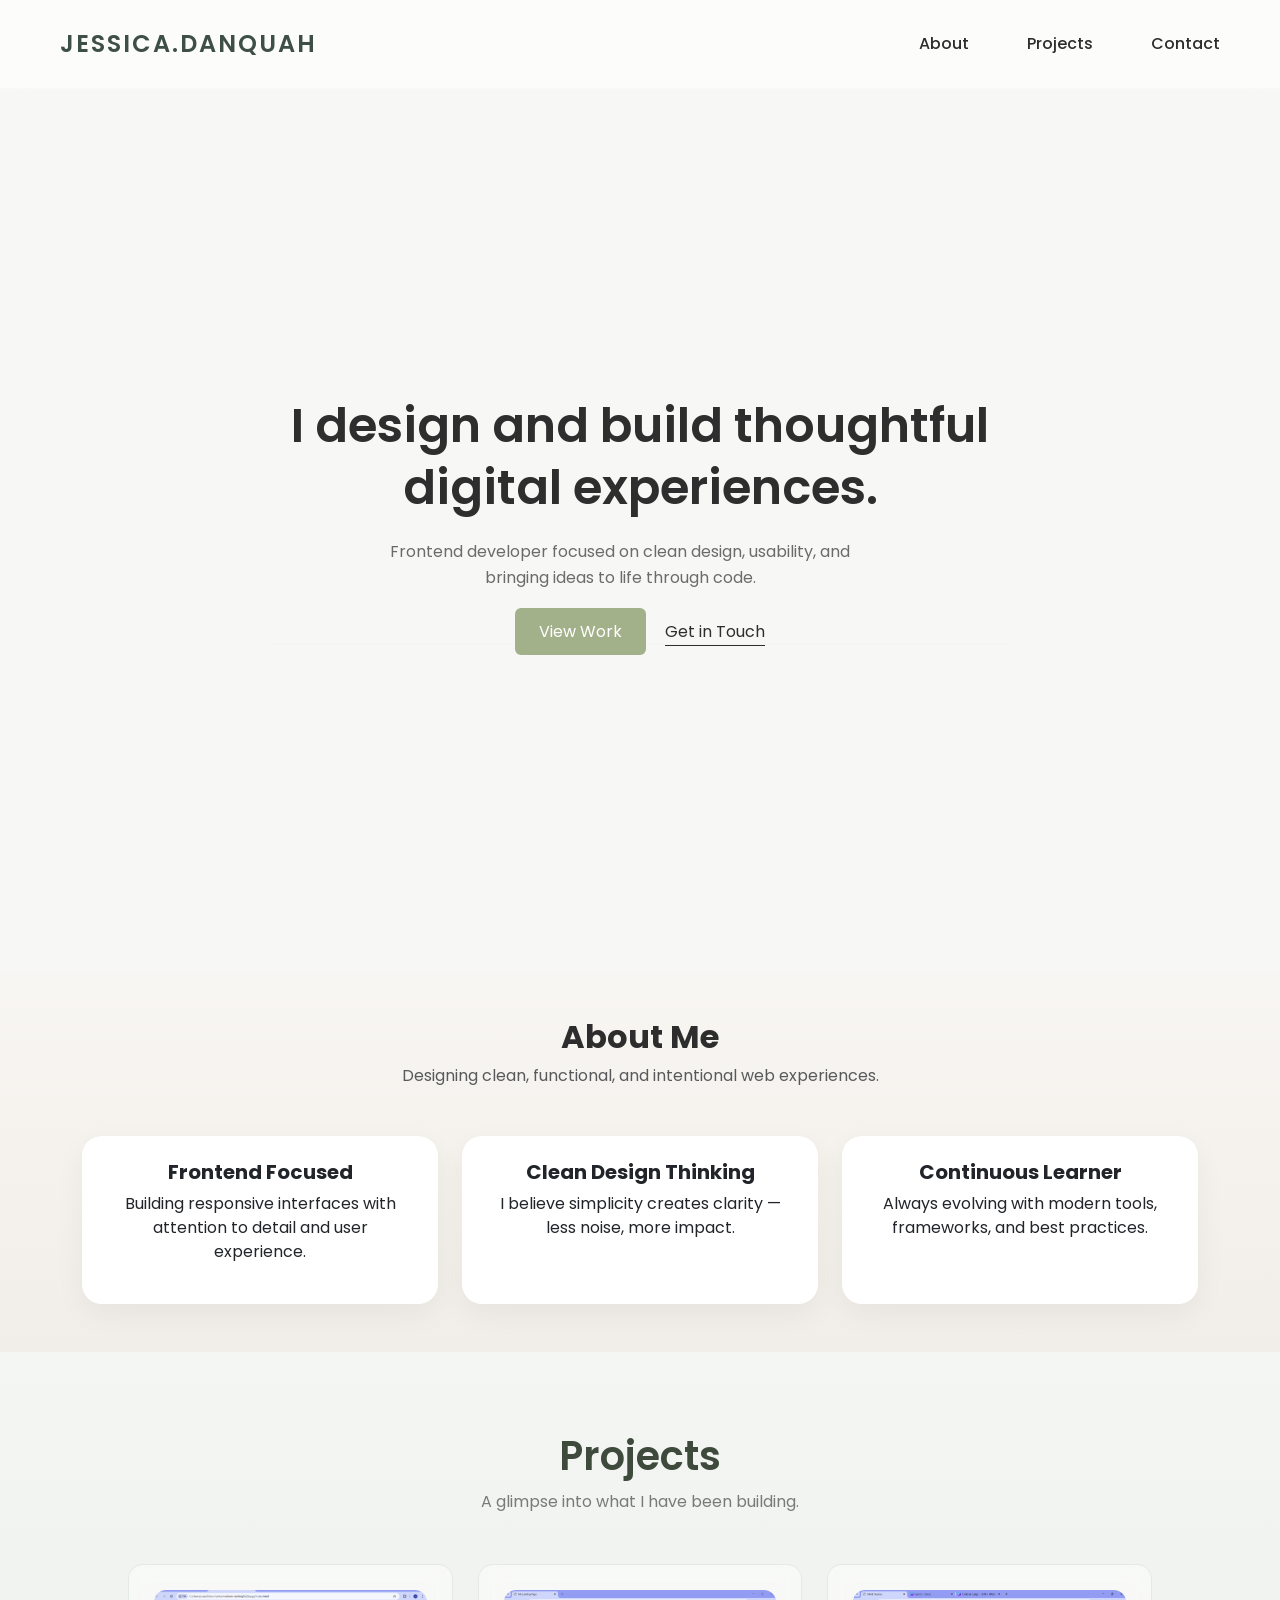
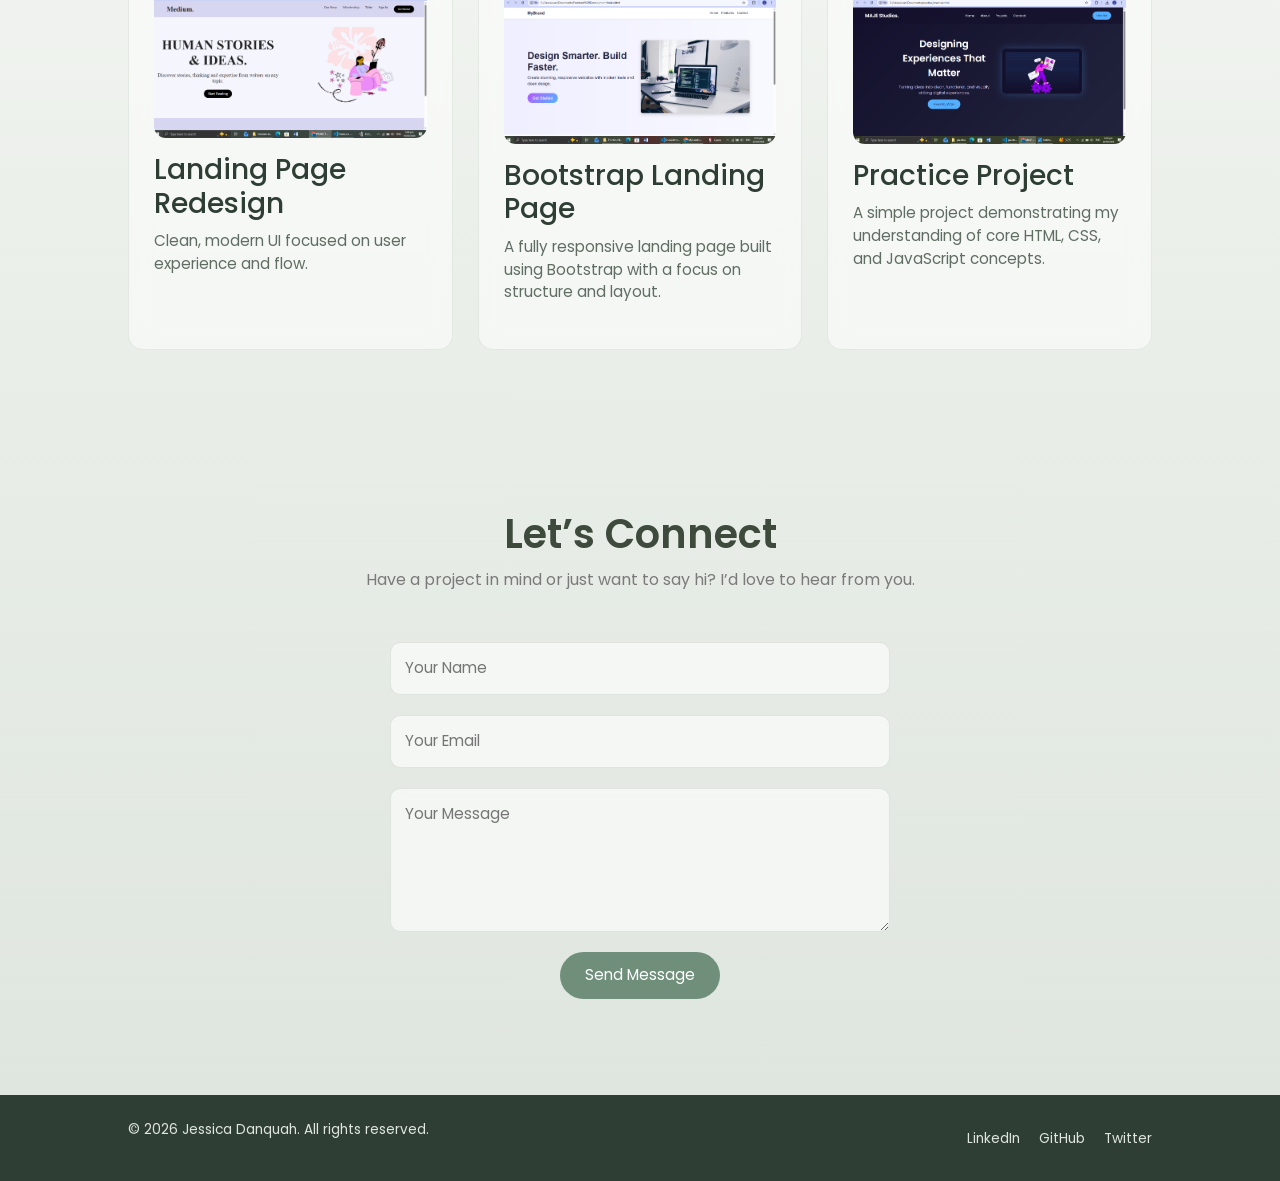
==== index.html @ e69bd6de "Initial commit" ====
<!DOCTYPE html>
<html lang="en">
<head>
  <meta charset="UTF-8">
  <meta name="viewport" content="width=device-width, initial-scale=1.0">
  <title>Portfolio</title>

  <!-- Google Font -->
  <link href="https://fonts.googleapis.com/css2?family=Poppins:wght@300;500;600&display=swap" rel="stylesheet">

<!--Bootsrap-->
  <link href="https://cdn.jsdelivr.net/npm/bootstrap@5.3.3/dist/css/bootstrap.min.css" rel="stylesheet">

  <!-- CSS -->
  <link rel="stylesheet" href="style.css">
</head>

<body>

<!-- NAVBAR -->
<nav class="navbar">
  <div class="nav-container">

    <div class="logo">
      JESSICA.DANQUAH
    </div>

    <div class="nav-links">
     <a href="about.html">About</a>
      <a href="#projects">Projects</a>
      <a href="#contact">Contact</a>
    </div>

  </div>
</nav>


<section class="hero">
  <div class="hero-container">

    <h1>
      I design and build thoughtful
      digital experiences.
    </h1>

    <p>
      Frontend developer focused on clean design, usability, and bringing ideas to life through code.
    </p>

    <div class="hero-buttons">
      <a href="#projects" class="btn-primary">View Work</a>
      <a href="#contact" class="btn-secondary">Get in Touch</a>
    </div>

  </div>
</section>


<section class="about-section py-5">
  <div class="container">

    <div class="text-center mb-5">
      <h2 class="fw-bold">About Me</h2>
      <p class="text-muted">Designing clean, functional, and intentional web experiences.</p>
    </div>

    <div class="row g-4">

      <!-- Card 1 -->
      <div class="col-md-4">
        <div class="card about-card h-100 text-center p-4">
          <h5 class="fw-bold">Frontend Focused</h5>
          <p>Building responsive interfaces with attention to detail and user experience.</p>
        </div>
      </div>

      <!-- Card 2 -->
      <div class="col-md-4">
        <div class="card about-card h-100 text-center p-4">
          <h5 class="fw-bold">Clean Design Thinking</h5>
          <p>I believe simplicity creates clarity — less noise, more impact.</p>
        </div>
      </div>

      <!-- Card 3 -->
      <div class="col-md-4">
        <div class="card about-card h-100 text-center p-4">
          <h5 class="fw-bold">Continuous Learner</h5>
          <p>Always evolving with modern tools, frameworks, and best practices.</p>
        </div>
      </div>

    </div>
  </div>
</section>

<section class="projects" id="projects">
  <div class="projects-container">
    <h2 class="section-title">Projects</h2>
    <p class="section-subtitle">A glimpse into what I have been building.</p>

    <div class="projects-grid">

      <!-- PROJECT 1 -->
      <div class="project-card">
        <div class="project-image">
          <img src="images\Screenshot 2026-03-19 170113.png" alt="Landing Page Redesign">
          <div class="overlay">
            <a href="#" class="overlay-btn">View Project</a>
          </div>
        </div>
        <div class="project-content">
          <h3>Landing Page Redesign</h3>
          <p>Clean, modern UI focused on user experience and flow.</p>
        </div>
      </div>

      <!-- PROJECT 2 -->
      <div class="project-card">
        <div class="project-image">
          <img src="images\Screenshot (2).png" alt="JavaScript Calculator">
          <div class="overlay">
            <a href="#" class="overlay-btn">View Project</a>
          </div>
        </div>
        <div class="project-content">
          <h3>Bootstrap Landing Page</h3>
          <p> A fully responsive landing page built using Bootstrap with a focus on structure and layout.</p>
        </div>
      </div>

      <!-- PROJECT 3 -->
      <div class="project-card">
        <div class="project-image">
          <img src="images\Screenshot (1).png" alt="Portfolio Website">
          <div class="overlay">
            <a href="#" class="overlay-btn">View Project</a>
          </div>
        </div>
        <div class="project-content">
          <h3>Practice Project</h3>
          <p>
            A simple project demonstrating my understanding of core HTML, CSS, and JavaScript concepts.
          </p>
        </div>
      </div>
    </div>
  </div>
</section>

<!-- CONTACT SECTION -->
<section class="contact" id="contact">
  <div class="contact-container">
    <h2 class="section-title">Let’s Connect</h2>
    <p class="section-subtitle">
      Have a project in mind or just want to say hi? I’d love to hear from you.
    </p>

    <form class="contact-form">
      <div class="input-group">
        <input type="text" placeholder="Your Name" required>
      </div>

      <div class="input-group">
        <input type="email" placeholder="Your Email" required>
      </div>

      <div class="input-group">
        <textarea rows="5" placeholder="Your Message" required></textarea>
      </div>

      <button type="submit" class="contact-btn">Send Message</button>
      <p class="form-message"></p>
    </form>
  </div>
</section>

<!-- FOOTER -->
<footer class="footer">
  <div class="footer-container">
    <p>© 2026 Jessica Danquah. All rights reserved.</p>

    <div class="socials">
      <a href="#">LinkedIn</a>
      <a href="#">GitHub</a>
      <a href="#">Twitter</a>
    </div>
  </div>
</footer>
<script src="script.js"></script>
</body>
---- style.css ----
/* RESET */
* {
  margin: 0;
  padding: 0;
  box-sizing: border-box;
}

/* BODY */
body {
  font-family: 'Poppins', sans-serif;
  background: #F7F7F5;
  color: #2E2E2E;
  padding-top: 70px;
}

/* NAVBAR */
.navbar {
  position: fixed;
  top: 0;
  left: 0;
  width: 100%;
  z-index: 1000;

  background: rgba(255, 255, 255, 0.6); 
  backdrop-filter: blur(14px);
  -webkit-backdrop-filter: blur(12px);

  border-bottom: 1px solid rgba(240, 204, 235, 0.1);
}

/* CONTAINER */
.nav-container {
  display: flex;
  justify-content: space-between;
  align-items: center;
  width: 100%;

  padding: 18px 60px;
}

.nav-links {
  margin-left: auto;
  display: flex;
  gap: 28px;
}

/* LOGO */
.logo {
  font-weight: 600;
  letter-spacing: 2px;

  color: #3e4f45;
  font-size: 1.5rem;
}

/* LINKS */
.nav-links a {
  margin-left: 30px;
  text-decoration: none;

  color: #2d2d2d;
  font-weight: 500;

  position: relative;
  transition: all 0.3s ease;
  
}

/* SUBTLE HOVER */
.nav-links a::after {
  content: "";
  position: absolute;
  left: 0;
  bottom: -5px;

  width: 0%;
  height: 2px;

  background: #6f8f7a; 

  transition: width 0.3s ease;
}

.nav-links a:hover::after {
  width: 100%;
}


/* HERO SECTION */
.hero {
  height: 100vh;
  display: flex;
  align-items: center;
  justify-content: center; 
  text-align: center;
  position: relative;
}


/* CONTAINER */
.hero-container {
  max-width: 1000px;
  padding: 0 20px;
  border-bottom: 1px solid rgba(240, 204, 235, 0.1);
}
/* HEADLINE */
.hero h1 {
  font-size: 3rem;
  font-weight: 600;
  line-height: 1.3;
  max-width: 700px;
}

/* SUBTEXT */
.hero p {
  margin-top: 20px;
  max-width: 500px;
  color: #6b6b6b;
  line-height: 1.6;
  text-align: center;
  margin-left: 80px;  
}

/* BUTTONS */
.hero-buttons {
  margin-top: 30px;
}

/* PRIMARY BUTTON */
.btn-primary {
  background: #A3B18A;
  color: white;
  padding: 12px 24px;
  text-decoration: none;
  border-radius: 6px;
  margin-right: 15px;
  transition: 0.3s;
}

.btn-primary:hover {
  background: #8f9f78;
}

/* SECONDARY BUTTON */
.btn-secondary {
  color: #2E2E2E;
  text-decoration: none;
  border-bottom: 1px solid #2E2E2E;
  padding-bottom: 2px;
}

.about-section {
  background: rgba(250, 253, 255, 0.6);
}

.about-section h2 {
  color: #2d2d2d;
}

.about-card {
  border: none;
  border-radius: 18px;

  background: rgba(111, 143, 122, 0.08); /* muted green tint */
  backdrop-filter: blur(10px);

  box-shadow: 0 10px 30px rgba(0,0,0,0.05);

  transition: all 0.3s ease;
}

.about-card:hover {
  transform: translateY(-8px);

  background: rgba(111, 143, 122, 0.15);
  box-shadow: 0 15px 40px rgba(111, 143, 122, 0.18);
}

html {
  scroll-behavior: smooth;
}

.projects {
  padding: 80px 10%;
  background: linear-gradient(to bottom, #f4f6f3, #e8ede7);
}

.section-title {
  font-size: 2.5rem;
  text-align: center;
  color: #2f3e34;
  margin-bottom: 10px;
}

.section-subtitle {
  text-align: center;
  color: #6b7a70;
  margin-bottom: 50px;
}

/* GRID */
.projects-grid {
  display: grid;
  grid-template-columns: repeat(auto-fit, minmax(250px, 1fr));
  gap: 25px;
}

/* CARD */
.project-card {
  background: rgba(255, 255, 255, 0.5);
  backdrop-filter: blur(10px);
  border-radius: 15px;
  padding: 25px;
  transition: 0.3s ease;
  border: 1px solid rgba(200, 210, 200, 0.4);
}

.project-card h3 {
  color: #2f3e34;
  margin-bottom: 10px;
}

.project-card p {
  color: #5f6d63;
  font-size: 0.95rem;
  margin-bottom: 20px;
}

/* HOVER EFFECT */
.project-card:hover {
  transform: translateY(-8px);
  box-shadow: 0 10px 25px rgba(0,0,0,0.08);
}

/* BUTTON */
.project-btn {
  text-decoration: none;
  padding: 10px 18px;
  border-radius: 25px;
  background: #6f8f7b;
  color: white;
  font-size: 0.9rem;
  transition: 0.3s;
}

.project-btn:hover {
  background: #5c7868;
}

/* IMAGE CONTAINER */
.project-image {
  position: relative;
  overflow: hidden;
  border-radius: 12px;
}

.project-image img {
  width: 100%;
  display: block;
  transition: transform 0.4s ease;
}

/* OVERLAY */
.overlay {
  position: absolute;
  top: 0;
  left: 0;
  width: 100%;
  height: 100%;
  background: rgba(47, 62, 52, 0.6);
  display: flex;
  align-items: center;
  justify-content: center;
  opacity: 0;
  transition: 0.3s ease;
  backdrop-filter: blur(4px);
}

/* BUTTON IN OVERLAY */
.overlay-btn {
  text-decoration: none;
  padding: 10px 20px;
  background: #6f8f7b;
  color: white;
  border-radius: 25px;
  font-size: 0.9rem;
  transform: translateY(20px);
  transition: 0.3s ease;
}

/* HOVER EFFECTS */
.project-card:hover img {
  transform: scale(1.1);
}

.project-card:hover .overlay {
  opacity: 1;
}

.project-card:hover .overlay-btn {
  transform: translateY(0);
}

/* CONTENT SPACING */
.project-content {
  margin-top: 15px;
}

/* CONTACT SECTION */
.contact {
  padding: 80px 10%;
  background: linear-gradient(to bottom, #e8ede7, #dfe6df);
  text-align: center;
}

.contact-form {
  max-width: 500px;
  margin: 40px auto 0;
}

.input-group {
  margin-bottom: 20px;
}

/* INPUTS */
.input-group input,
.input-group textarea {
  width: 100%;
  padding: 14px;
  border-radius: 10px;
  border: 1px solid rgba(200, 210, 200, 0.5);
  background: rgba(255, 255, 255, 0.6);
  backdrop-filter: blur(6px);
  font-size: 0.95rem;
  outline: none;
  transition: 0.3s ease;
}

.input-group input:focus,
.input-group textarea:focus {
  border-color: #6f8f7b;
  box-shadow: 0 0 0 2px rgba(111, 143, 123, 0.2);
}

/* BUTTON */
.contact-btn {
  padding: 12px 25px;
  border: none;
  border-radius: 25px;
  background: #6f8f7b;
  color: white;
  font-size: 0.95rem;
  cursor: pointer;
  transition: 0.3s ease;
}

.contact-btn:hover {
  background: #5c7868;
}

/* FOOTER */
.footer {
  padding: 25px 10%;
  background: #2f3e34;
  color: #dfe6df;
}

.footer-container {
  display: flex;
  justify-content: space-between;
  align-items: center;
  flex-wrap: wrap;
}

.footer p {
  font-size: 0.85rem;
}

/* SOCIAL LINKS */
.socials a {
  margin-left: 15px;
  text-decoration: none;
  color: #dfe6df;
  font-size: 0.85rem;
  transition: 0.3s;
}

.socials a:hover {
  color: #a8c1b3;
}

.form-message {
  margin-top: 15px;
  font-size: 0.9rem;
}

.about-section {
  background: linear-gradient(to bottom, #f8f6f2, #f1eee9);
}

.section-title {
  font-size: 2.5rem;
  font-weight: 600;
  color: #3e4b3c;
}

.section-subtitle {
  color: #7a7a7a;
}

/* Cards */
.about-card {
  border: none;
  border-radius: 20px;
  background: #ffffff;
  transition: 0.3s ease;
}

.about-card:hover {
  transform: translateY(-8px);
  box-shadow: 0 10px 25px rgba(0,0,0,0.08);
}

/* Icons */
.about-icon {
  font-size: 2rem;
  color: #6f8f72;
  margin-bottom: 15px;
}

/* Skills */
.skill-badge {
  display: inline-block;
  padding: 10px 20px;
  border-radius: 25px;
  background: #6f8f72;
  color: white;
  font-size: 0.9rem;
  transition: 0.3s;
}

.skill-badge:hover {
  background: #5c7a60;
}

.skills-wrapper {
  max-width: 600px;
}

/* Outer bar */
.progress {
  height: 22px;
  border-radius: 30px;
  background-color: #e8e8e8;
  overflow: hidden;
}

/* Filled part */
.progress-bar {
  background-color: #6f8f72;
  border-radius: 30px;
  font-weight: 600;
  display: flex;
  align-items: center;
  justify-content: flex-end;
  padding-right: 12px;
  font-size: 0.85rem;
}

.who-am-i {
  max-width: 800px;
  margin: 0 auto;      /* centers horizontally */
  text-align: center;  /* centers text */
  padding: 40px 20px;
  align-items: center;
}
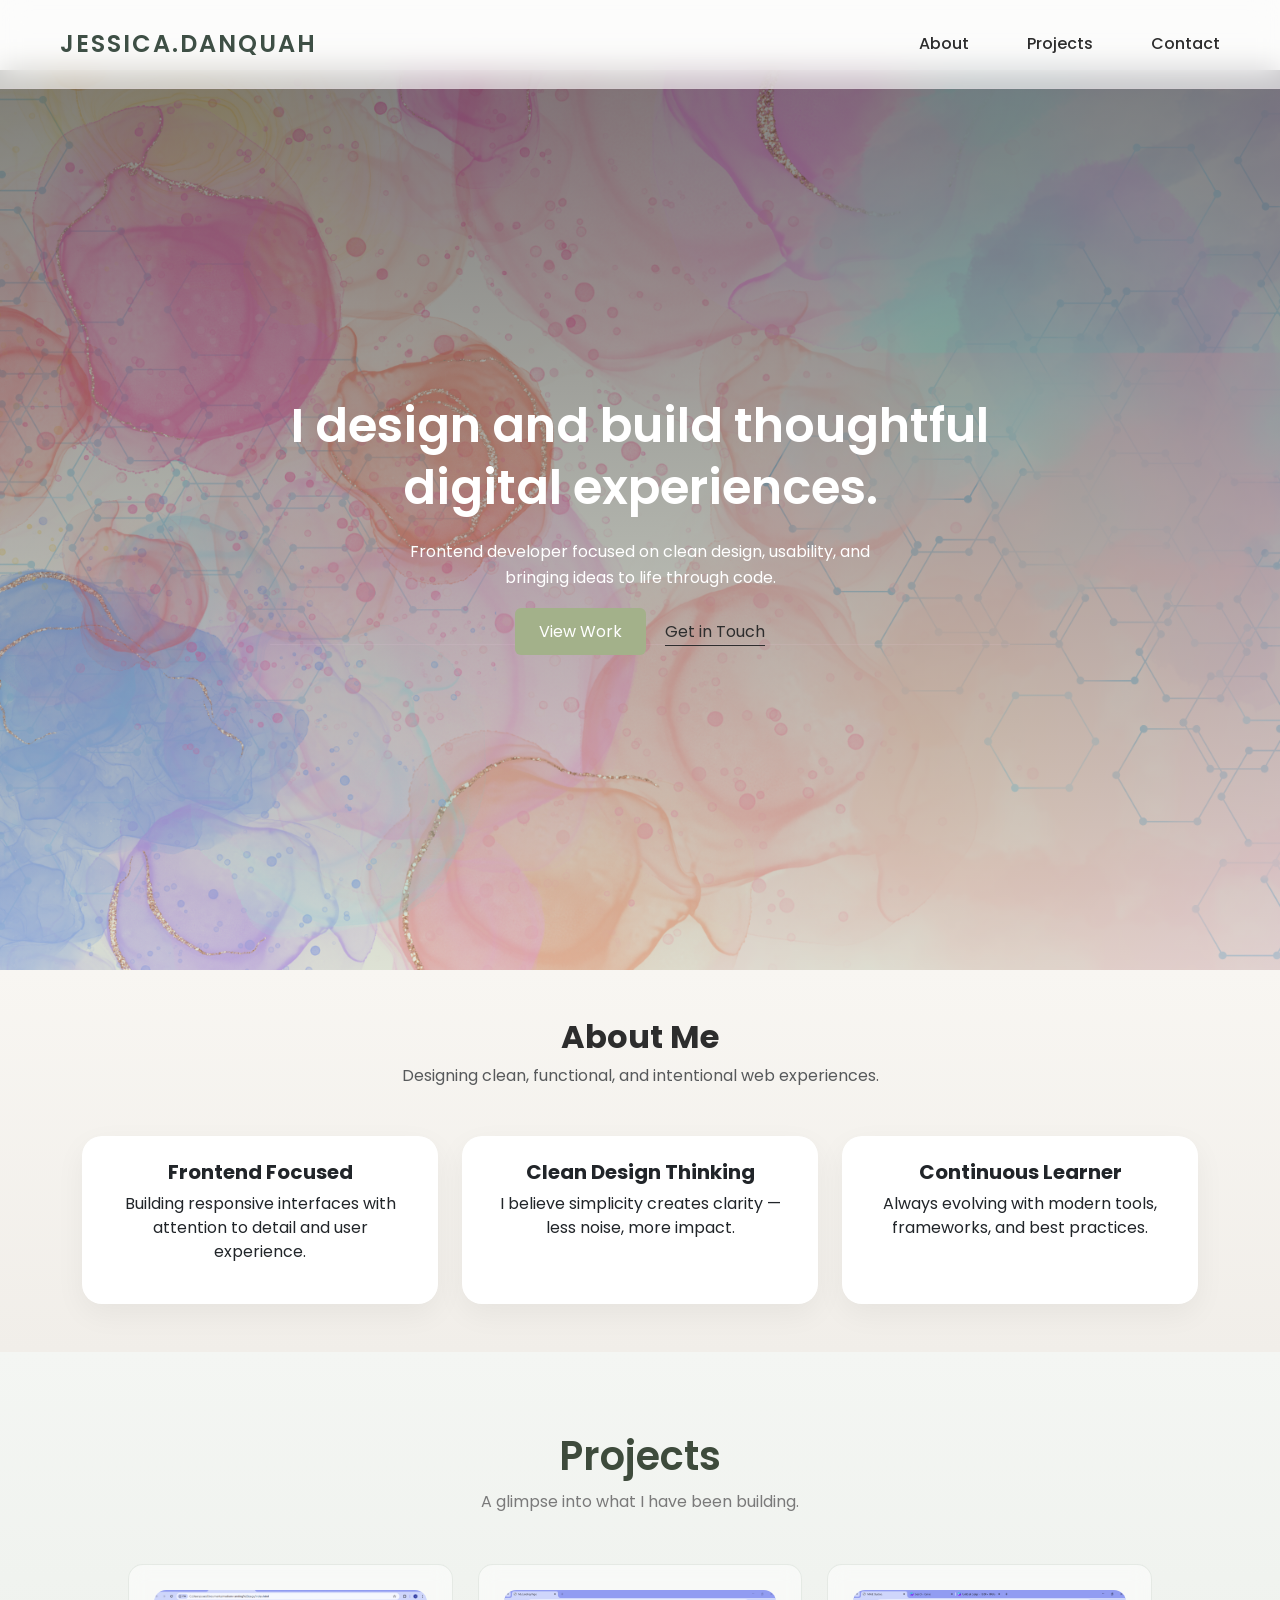
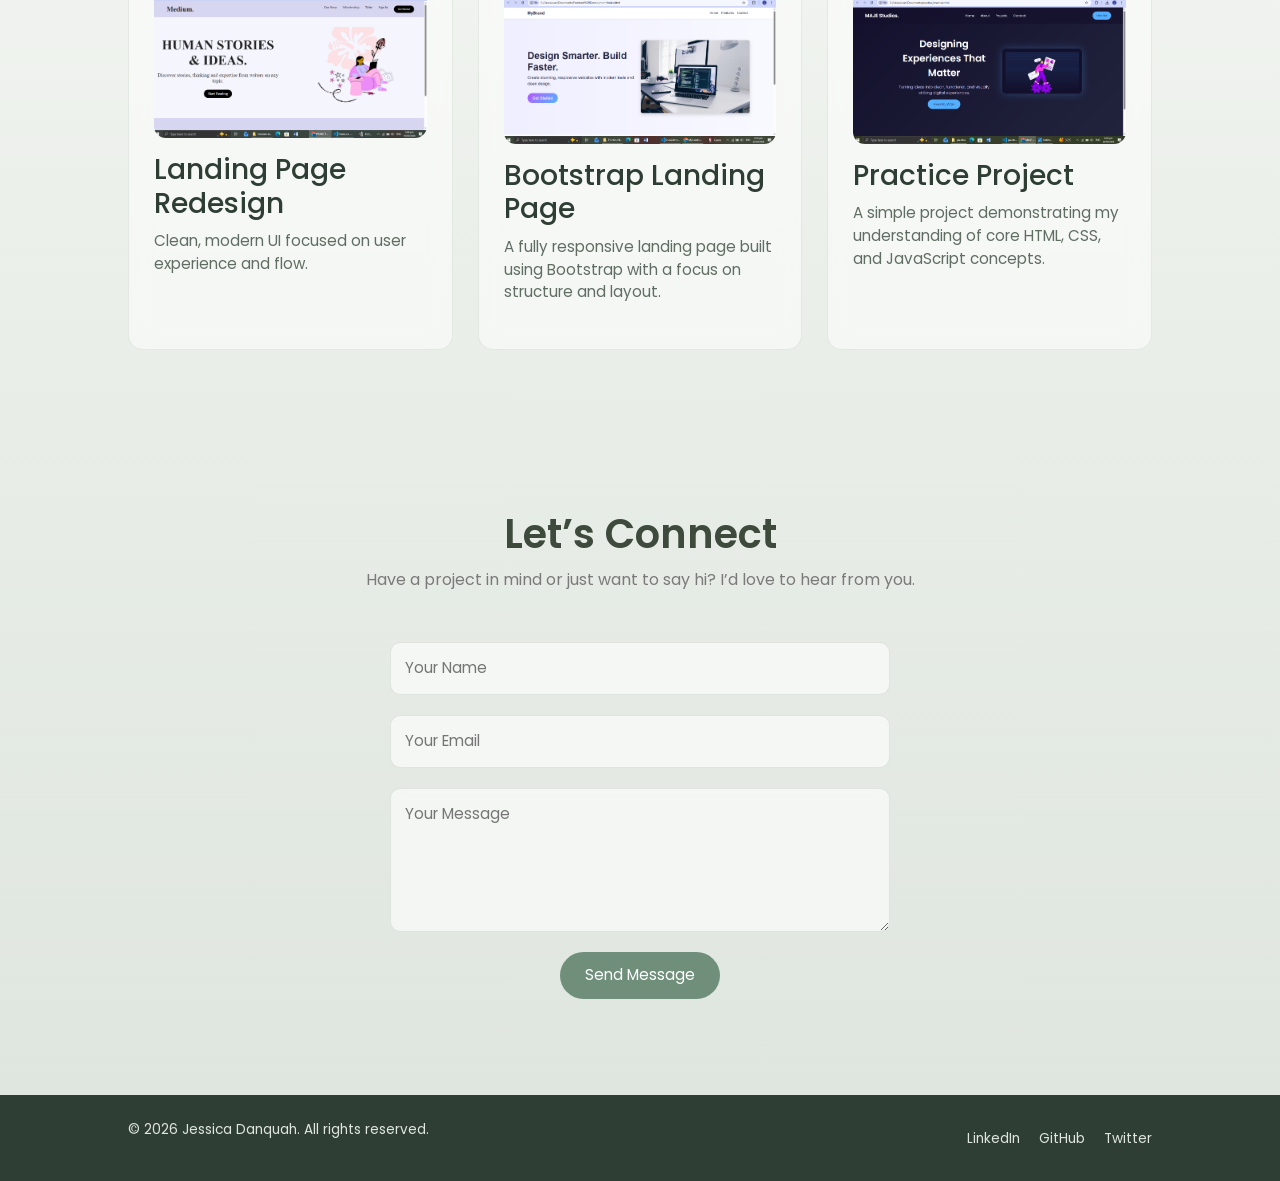
==== commit 2908a087: "updates" ====
--- a/index.html
+++ b/index.html
@@ -27,8 +27,8 @@
 
     <div class="nav-links">
      <a href="about.html">About</a>
-      <a href="#projects">Projects</a>
-      <a href="#contact">Contact</a>
+      <a href="projects.html">Projects</a>
+      <a href="contact.html">Contact</a>
     </div>
 
   </div>
--- a/style.css
+++ b/style.css
@@ -94,8 +94,16 @@
   justify-content: center; 
   text-align: center;
   position: relative;
-}
-
+
+  background: 
+  linear-gradient(rgba(46, 46, 46, 0.6), rgba(163, 177, 138, 0.3)),
+  url("images/hero-bg.png");
+  
+  background-size: cover;
+  background-position: center;
+  background-repeat: no-repeat;
+  color: white;
+}
 
 /* CONTAINER */
 .hero-container {
@@ -109,16 +117,16 @@
   font-weight: 600;
   line-height: 1.3;
   max-width: 700px;
+  color: #ffffff;
 }
 
 /* SUBTEXT */
 .hero p {
-  margin-top: 20px;
+  margin: 20px auto 0;
   max-width: 500px;
-  color: #6b6b6b;
+  color: white;
   line-height: 1.6;
-  text-align: center;
-  margin-left: 80px;  
+ 
 }
 
 /* BUTTONS */
@@ -161,7 +169,7 @@
   border: none;
   border-radius: 18px;
 
-  background: rgba(111, 143, 122, 0.08); /* muted green tint */
+  background: rgba(111, 143, 122, 0.08); 
   backdrop-filter: blur(10px);
 
   box-shadow: 0 10px 30px rgba(0,0,0,0.05);
@@ -455,7 +463,6 @@
   overflow: hidden;
 }
 
-/* Filled part */
 .progress-bar {
   background-color: #6f8f72;
   border-radius: 30px;
@@ -467,10 +474,26 @@
   font-size: 0.85rem;
 }
 
-.who-am-i {
-  max-width: 800px;
-  margin: 0 auto;      /* centers horizontally */
-  text-align: center;  /* centers text */
-  padding: 40px 20px;
-  align-items: center;
-}+.about-img {
+  max-width: 500px;
+  border-radius: 20px;
+  position: relative;
+  z-index: 1;
+}
+
+.about-img::after {
+  content: "";
+  position: absolute;
+  inset: 0;
+  border-radius: 20px;
+  z-index: -1;
+}
+
+.about-img {
+  box-shadow: 0 0 35px rgba(111, 143, 114, 0.45);
+}
+
+.about-img:hover {
+  transform: scale(1.03);
+  box-shadow: 0 0 55px rgba(111, 143, 114, 0.65);
+}
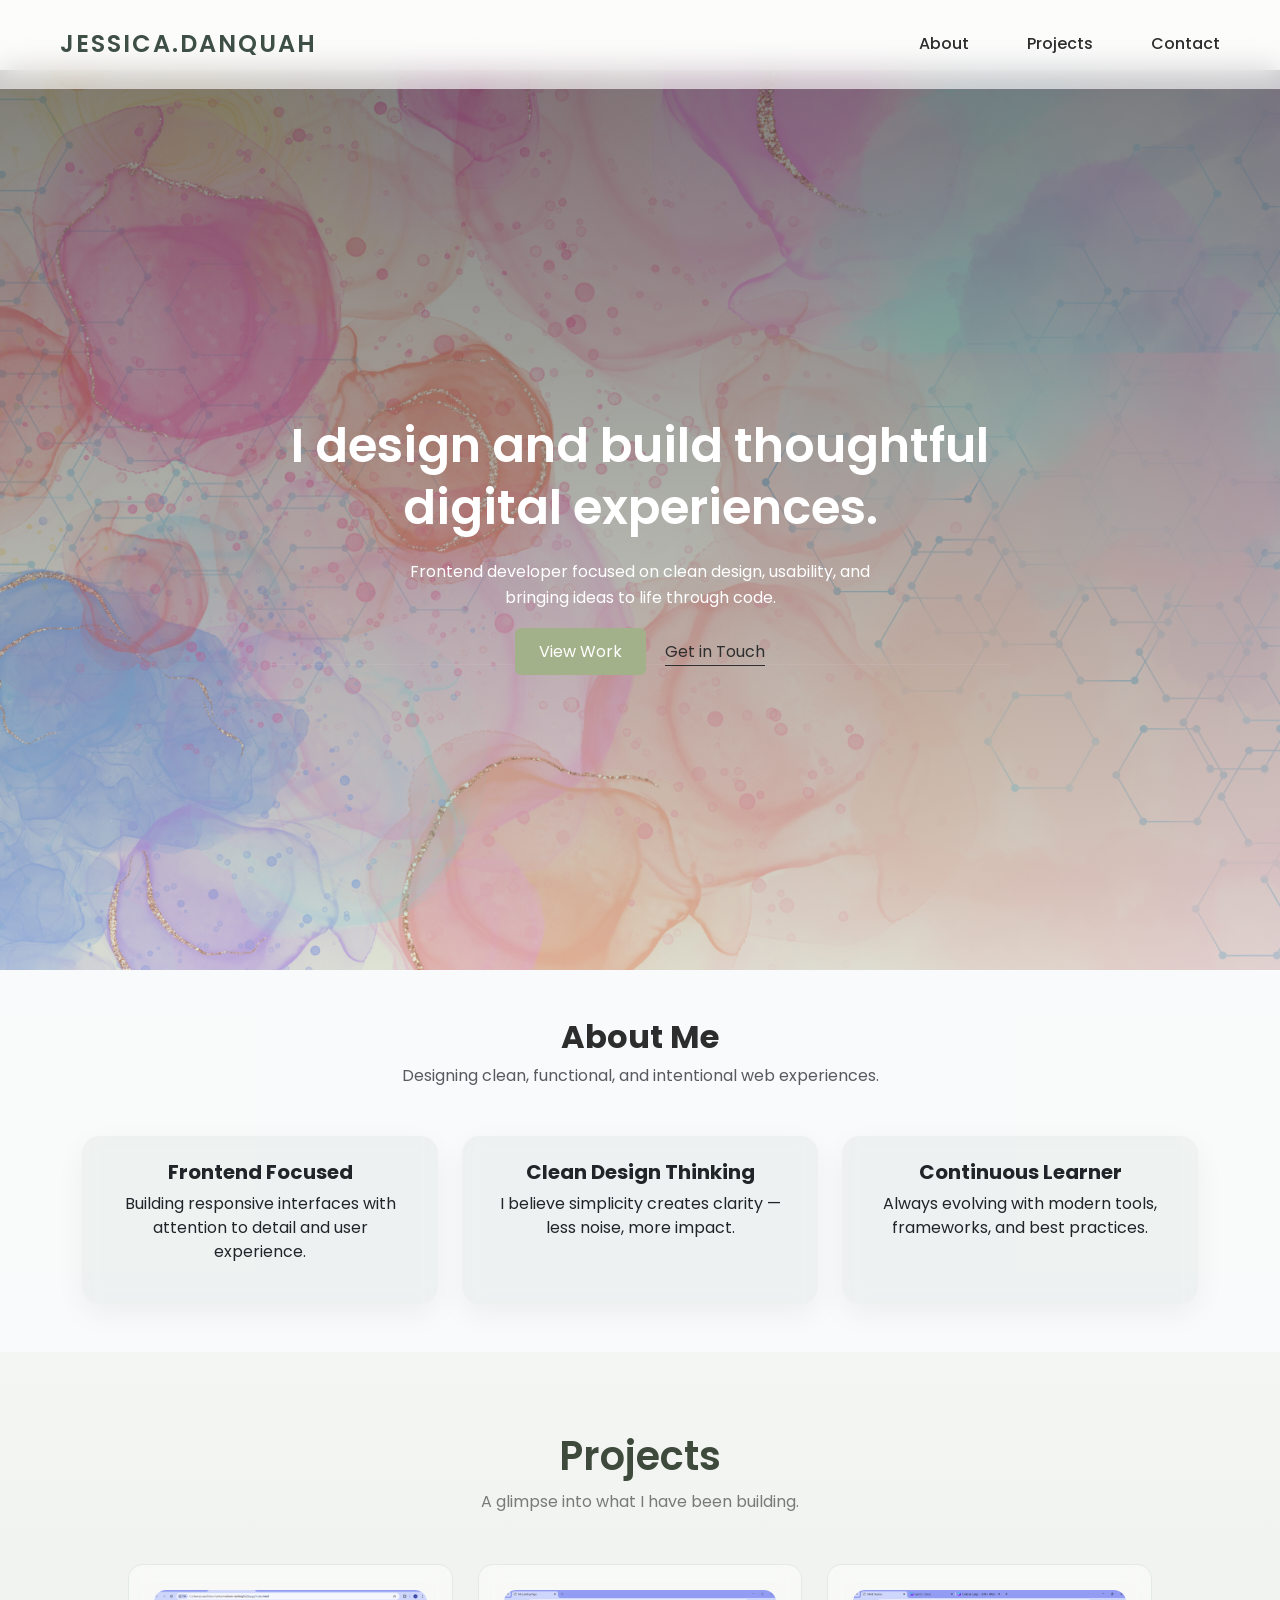
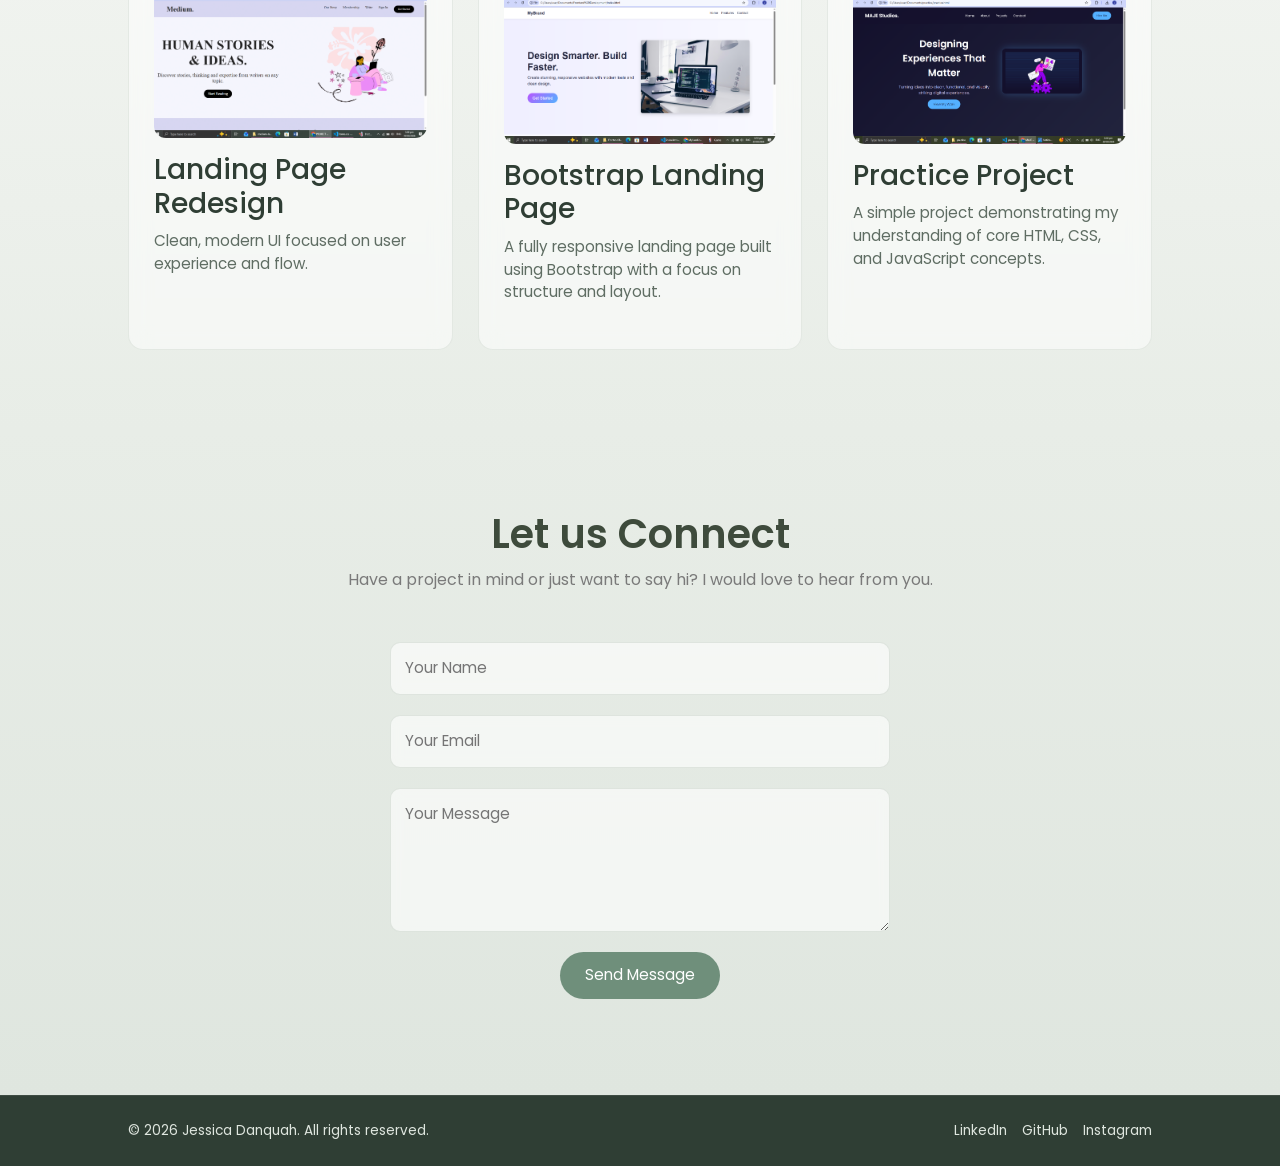
==== commit 6505158f: "updates" ====
--- a/index.html
+++ b/index.html
@@ -25,6 +25,10 @@
       JESSICA.DANQUAH
     </div>
 
+     <div class="menu-toggle" id="menu-toggle">
+      ☰
+    </div>
+
     <div class="nav-links">
      <a href="about.html">About</a>
       <a href="projects.html">Projects</a>
@@ -48,15 +52,15 @@
     </p>
 
     <div class="hero-buttons">
-      <a href="#projects" class="btn-primary">View Work</a>
-      <a href="#contact" class="btn-secondary">Get in Touch</a>
+      <a href="projects.html" class="btn-primary">View Work</a>
+      <a href="contact.html" class="btn-secondary">Get in Touch</a>
     </div>
 
   </div>
 </section>
 
 
-<section class="about-section py-5">
+<section class="about-Section py-5">
   <div class="container">
 
     <div class="text-center mb-5">
@@ -68,7 +72,7 @@
 
       <!-- Card 1 -->
       <div class="col-md-4">
-        <div class="card about-card h-100 text-center p-4">
+        <div class="card about-Card h-100 text-center p-4">
           <h5 class="fw-bold">Frontend Focused</h5>
           <p>Building responsive interfaces with attention to detail and user experience.</p>
         </div>
@@ -76,7 +80,7 @@
 
       <!-- Card 2 -->
       <div class="col-md-4">
-        <div class="card about-card h-100 text-center p-4">
+        <div class="card about-Card h-100 text-center p-4">
           <h5 class="fw-bold">Clean Design Thinking</h5>
           <p>I believe simplicity creates clarity — less noise, more impact.</p>
         </div>
@@ -84,7 +88,7 @@
 
       <!-- Card 3 -->
       <div class="col-md-4">
-        <div class="card about-card h-100 text-center p-4">
+        <div class="card about-Card h-100 text-center p-4">
           <h5 class="fw-bold">Continuous Learner</h5>
           <p>Always evolving with modern tools, frameworks, and best practices.</p>
         </div>
@@ -106,7 +110,7 @@
         <div class="project-image">
           <img src="images\Screenshot 2026-03-19 170113.png" alt="Landing Page Redesign">
           <div class="overlay">
-            <a href="#" class="overlay-btn">View Project</a>
+            <a href="projects.html" class="overlay-btn">View Project</a>
           </div>
         </div>
         <div class="project-content">
@@ -120,7 +124,7 @@
         <div class="project-image">
           <img src="images\Screenshot (2).png" alt="JavaScript Calculator">
           <div class="overlay">
-            <a href="#" class="overlay-btn">View Project</a>
+            <a href="projects.html" class="overlay-btn">View Project</a>
           </div>
         </div>
         <div class="project-content">
@@ -134,7 +138,7 @@
         <div class="project-image">
           <img src="images\Screenshot (1).png" alt="Portfolio Website">
           <div class="overlay">
-            <a href="#" class="overlay-btn">View Project</a>
+            <a href="projects.html" class="overlay-btn">View Project</a>
           </div>
         </div>
         <div class="project-content">
@@ -151,9 +155,9 @@
 <!-- CONTACT SECTION -->
 <section class="contact" id="contact">
   <div class="contact-container">
-    <h2 class="section-title">Let’s Connect</h2>
+    <h2 class="section-title">Let us Connect</h2>
     <p class="section-subtitle">
-      Have a project in mind or just want to say hi? I’d love to hear from you.
+      Have a project in mind or just want to say hi? I would love to hear from you.
     </p>
 
     <form class="contact-form">
@@ -183,9 +187,10 @@
     <div class="socials">
       <a href="#">LinkedIn</a>
       <a href="#">GitHub</a>
-      <a href="#">Twitter</a>
+      <a href="#">Instagram</a>
     </div>
   </div>
 </footer>
 <script src="script.js"></script>
-</body>+</body>
+</html>
--- a/style.css
+++ b/style.css
@@ -1,4 +1,4 @@
-/* RESET */
+/* HOMEPAGE*/
 * {
   margin: 0;
   padding: 0;
@@ -36,6 +36,7 @@
   width: 100%;
 
   padding: 18px 60px;
+  
 }
 
 .nav-links {
@@ -85,15 +86,22 @@
   width: 100%;
 }
 
+.menu-toggle {
+  display: none;
+  font-size: 1.5rem;
+  cursor: pointer;
+  margin-left: 30px;
+}
 
 /* HERO SECTION */
 .hero {
-  height: 100vh;
+  min-height: 100vh;
   display: flex;
   align-items: center;
   justify-content: center; 
   text-align: center;
   position: relative;
+  padding: 100px 0 60px;
 
   background: 
   linear-gradient(rgba(46, 46, 46, 0.6), rgba(163, 177, 138, 0.3)),
@@ -157,15 +165,17 @@
   padding-bottom: 2px;
 }
 
-.about-section {
+/*ABOUT SECTION*/
+
+.about-Section {
   background: rgba(250, 253, 255, 0.6);
 }
 
-.about-section h2 {
+.about-Section h2 {
   color: #2d2d2d;
 }
 
-.about-card {
+.about-Card {
   border: none;
   border-radius: 18px;
 
@@ -177,7 +187,7 @@
   transition: all 0.3s ease;
 }
 
-.about-card:hover {
+.about-Card:hover {
   transform: translateY(-8px);
 
   background: rgba(111, 143, 122, 0.15);
@@ -188,6 +198,7 @@
   scroll-behavior: smooth;
 }
 
+/*PROJECT SECTION*/
 .projects {
   padding: 80px 10%;
   background: linear-gradient(to bottom, #f4f6f3, #e8ede7);
@@ -368,25 +379,36 @@
 
 /* FOOTER */
 .footer {
-  padding: 25px 10%;
+  width: 100%;
   background: #2f3e34;
   color: #dfe6df;
-}
-
+  padding: 25px 10%;
+  box-sizing: border-box;
+   border-top: 1px solid rgba(255,255,255,0.08);
+}
+
+/* FLEX CONTAINER */
 .footer-container {
   display: flex;
   justify-content: space-between;
   align-items: center;
-  flex-wrap: wrap;
-}
-
+  flex-wrap: wrap; /* KEY for responsiveness */
+  gap: 15px;
+}
+
+/* TEXT */
 .footer p {
   font-size: 0.85rem;
+  margin: 0;
 }
 
 /* SOCIAL LINKS */
+.socials {
+  display: flex;
+  gap: 15px;
+}
+
 .socials a {
-  margin-left: 15px;
   text-decoration: none;
   color: #dfe6df;
   font-size: 0.85rem;
@@ -402,8 +424,96 @@
   font-size: 0.9rem;
 }
 
+/* MOBILE STYLES */
+@media (max-width: 768px) {
+
+  .menu-toggle {
+    display: block;
+  }
+
+  .nav-links {
+    position: absolute;
+    top: 70px;
+    right: 0;
+    width: 100%;
+
+    background: rgba(255, 255, 255, 0.9);
+    backdrop-filter: blur(10px);
+
+    display: flex;
+    flex-direction: column;
+    align-items: center;
+
+    max-height: 0;
+    overflow: hidden;
+    transition: 0.3s ease;
+  }
+
+  .nav-links a {
+    margin: 15px 0;
+    font-size: 1.1rem;
+  }
+
+  /* ACTIVE STATE */
+  .nav-links.active {
+    max-height: 300px;
+    padding: 20px 0;
+  }
+
+  .hero h1 {
+    font-size: 2.2rem;
+  }
+
+  .hero p {
+    font-size: 0.95rem;
+    max-width: 90%;
+    margin-left: auto;
+    margin-right: auto;
+  }
+
+  .hero-buttons {
+    display: flex;
+    flex-direction: column;
+    align-items: center;
+  }
+
+  .btn-primary {
+    margin-right: 0;
+    margin-bottom: 10px;
+  }
+  
+}
+
+@media (max-width: 480px) {
+  .hero h1 {
+    font-size: 1.8rem;
+  }
+}
+
+@media (max-width: 600px) {
+  .footer-container {
+    flex-direction: column;
+    text-align: center;
+  }
+
+  .socials {
+    justify-content: center;
+  }
+}
+
+
+
+
+/*ABOUT PAGE*/
+
 .about-section {
   background: linear-gradient(to bottom, #f8f6f2, #f1eee9);
+}
+
+.about-text,
+.about-image {
+  flex: 1 1 320px;  
+  min-width: 280px;
 }
 
 .section-title {
@@ -475,10 +585,21 @@
 }
 
 .about-img {
-  max-width: 500px;
+  width: 100%;
+  max-width: 400px;
   border-radius: 20px;
-  position: relative;
-  z-index: 1;
+  box-shadow: 0 0 35px rgba(111, 143, 114, 0.45);
+  transition: 0.3s ease;
+}
+
+.about-image img {
+  width: 100%;
+  max-width: 350px;
+  height: auto;
+  display: block;
+  margin: 0 auto;
+  border-radius: 20px;
+  box-shadow: 0 10px 30px rgba(0,0,0,0.2);
 }
 
 .about-img::after {
@@ -497,3 +618,9 @@
   transform: scale(1.03);
   box-shadow: 0 0 55px rgba(111, 143, 114, 0.65);
 }
+
+@media (max-width: 768px) {
+  .about-img {
+    max-width: 350px;
+  }
+}
